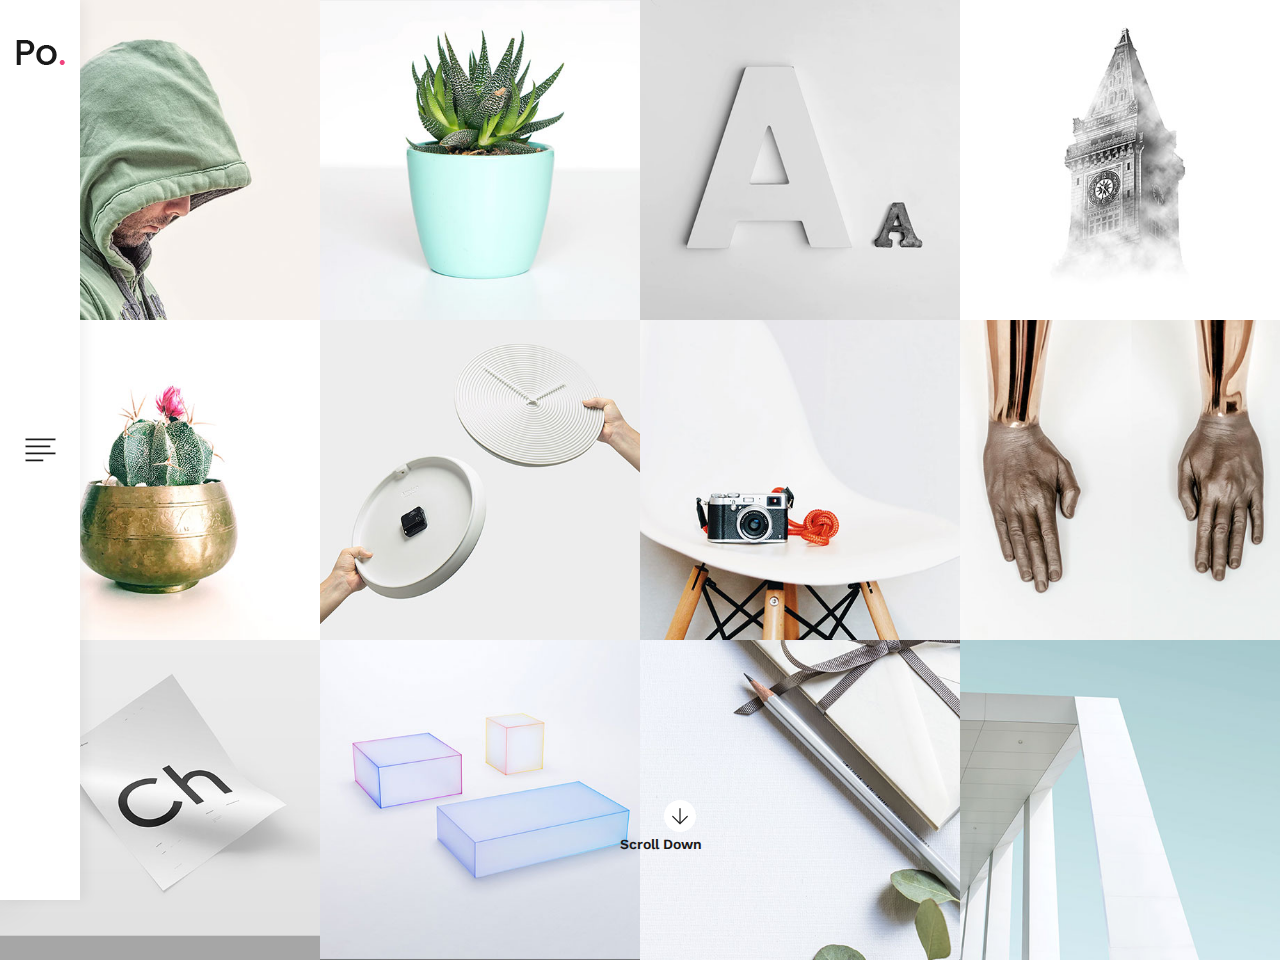
==== index.html @ 7e74df30 "archivos iniciales" ====
<!DOCTYPE html>
<html lang="en">
<head>
    <title>Hello World</title>

    <!-- Required meta tags -->
    <meta charset="utf-8">
    <meta name="viewport" content="width=device-width, initial-scale=1, shrink-to-fit=no">

    <!-- Bootstrap CSS -->
    <link rel="stylesheet" href="css/bootstrap.min.css">

    <!-- FontAwesome CSS -->
    <link rel="stylesheet" href="css/font-awesome.min.css">

    <!-- Styles -->
    <link rel="stylesheet" href="style.css">
</head>
<body>
<header class="site-header">
    <div class="site-branding">
        <h1 class="site-title"><a href="index.html" rel="home"><img src="images/logo.png" alt="Logo"></a></h1>
    </div><!-- .site-branding -->

    <div class="hamburger-menu">
        <div class="menu-icon">
            <img src="images/menu-icon.png" alt="menu icon">
        </div><!-- .menu-icon -->

        <div class="menu-close-icon">
            <img src="images/x.png" alt="menu close icon">
        </div><!-- .menu-close-icon -->
    </div><!-- .hamburger-menu -->
</header><!-- .site-header -->

<nav class="site-navigation flex flex-column justify-content-between">
    <div class="site-branding d-none d-lg-block ">
        <h1 class="site-title"><a href="index.html" rel="home"><img src="images/logo2.png" alt="Logo"></a></h1>
    </div><!-- .site-branding -->

    <ul class="main-menu flex flex-column justify-content-center">
        <li class="current-menu-item"><a href="index.html">Home</a></li>
        <li><a href="portfolio.html">Portfolio</a></li>
        <li><a href="blog.html">Blog</a></li>
        <li><a href="#">About</a></li>
        <li><a href="#">Contact</a></li>
    </ul>

    <p><!-- Link back to Colorlib can't be removed. Template is licensed under CC BY 3.0. -->
Copyright &copy;<script>document.write(new Date().getFullYear());</script> All rights reserved | This template is made with <i class="fa fa-heart-o" aria-hidden="true"></i> by <a href="https://colorlib.com" target="_blank">Colorlib</a>
<!-- Link back to Colorlib can't be removed. Template is licensed under CC BY 3.0. -->
</p>


    <div class="social-profiles">
        <ul class="flex justify-content-start justify-content-lg-center align-items-center">
            <li><a href="#"><i class="fa fa-facebook"></i></a></li>
            <li><a href="#"><i class="fa fa-instagram"></i></a></li>
            <li><a href="#"><i class="fa fa-twitter"></i></a></li>
            <li><a href="#"><i class="fa fa-pinterest"></i></a></li>
        </ul>
    </div><!-- .social-profiles -->
</nav><!-- .site-navigation -->

<div class="nav-bar-sep d-lg-none"></div>

<div class="outer-container home-page">
    <div class="container-fluid">
        <div class="row">
            <div class="col-12 col-md-6 col-lg-3 no-padding">
                <div class="portfolio-content">
                    <figure>
                        <img src="images/1.jpg" alt="">
                    </figure>

                    <div class="entry-content flex flex-column align-items-center justify-content-center">
                        <h3><a href="#">Flower Skin</a></h3>

                        <ul class="flex flex-wrap justify-content-center">
                            <li><a href="#">Portfolio,</a></li>
                            <li><a href="#">Tree</a></li>
                        </ul>
                    </div><!-- .entry-content -->
                </div><!-- .portfolio-content -->
            </div><!-- .col -->

            <div class="col-12 col-md-6 col-lg-3 no-padding">
                <div class="portfolio-content">
                    <figure>
                        <img src="images/2.jpg" alt="">
                    </figure>

                    <div class="entry-content flex flex-column align-items-center justify-content-center">
                        <h3><a href="#">Flower Skin</a></h3>

                        <ul class="flex flex-wrap justify-content-center">
                            <li><a href="#">Portfolio,</a></li>
                            <li><a href="#">Tree</a></li>
                        </ul>
                    </div><!-- .entry-content -->
                </div><!-- .portfolio-content -->
            </div><!-- .col -->

            <div class="col-12 col-md-6 col-lg-3 no-padding">
                <div class="portfolio-content">
                    <figure>
                        <img src="images/3.jpg" alt="">
                    </figure>

                    <div class="entry-content flex flex-column align-items-center justify-content-center">
                        <h3><a href="#">Flower Skin</a></h3>

                        <ul class="flex flex-wrap justify-content-center">
                            <li><a href="#">Portfolio,</a></li>
                            <li><a href="#">Tree</a></li>
                        </ul>
                    </div><!-- .entry-content -->
                </div><!-- .portfolio-content -->
            </div><!-- .col -->

            <div class="col-12 col-md-6 col-lg-3 no-padding">
                <div class="portfolio-content">
                    <figure>
                        <img src="images/4.jpg" alt="">
                    </figure>

                    <div class="entry-content flex flex-column align-items-center justify-content-center">
                        <h3><a href="#">Flower Skin</a></h3>

                        <ul class="flex flex-wrap justify-content-center">
                            <li><a href="#">Portfolio,</a></li>
                            <li><a href="#">Tree</a></li>
                        </ul>
                    </div><!-- .entry-content -->
                </div><!-- .portfolio-content -->
            </div><!-- .col -->

            <div class="col-12 col-md-6 col-lg-3 no-padding">
                <div class="portfolio-content">
                    <figure>
                        <img src="images/5.jpg" alt="">
                    </figure>

                    <div class="entry-content flex flex-column align-items-center justify-content-center">
                        <h3><a href="#">Flower Skin</a></h3>

                        <ul class="flex flex-wrap justify-content-center">
                            <li><a href="#">Portfolio,</a></li>
                            <li><a href="#">Tree</a></li>
                        </ul>
                    </div><!-- .entry-content -->
                </div><!-- .portfolio-content -->
            </div><!-- .col -->

            <div class="col-12 col-md-6 col-lg-3 no-padding">
                <div class="portfolio-content">
                    <figure>
                        <img src="images/6.jpg" alt="">
                    </figure>

                    <div class="entry-content flex flex-column align-items-center justify-content-center">
                        <h3><a href="#">Flower Skin</a></h3>

                        <ul class="flex flex-wrap justify-content-center">
                            <li><a href="#">Portfolio,</a></li>
                            <li><a href="#">Tree</a></li>
                        </ul>
                    </div><!-- .entry-content -->
                </div><!-- .portfolio-content -->
            </div><!-- .col -->

            <div class="col-12 col-md-6 col-lg-3 no-padding">
                <div class="portfolio-content">
                    <figure>
                        <img src="images/7.jpg" alt="">
                    </figure>

                    <div class="entry-content flex flex-column align-items-center justify-content-center">
                        <h3><a href="#">Flower Skin</a></h3>

                        <ul class="flex flex-wrap justify-content-center">
                            <li><a href="#">Portfolio,</a></li>
                            <li><a href="#">Tree</a></li>
                        </ul>
                    </div><!-- .entry-content -->
                </div><!-- .portfolio-content -->
            </div><!-- .col -->

            <div class="col-12 col-md-6 col-lg-3 no-padding">
                <div class="portfolio-content">
                    <figure>
                        <img src="images/8.jpg" alt="">
                    </figure>

                    <div class="entry-content flex flex-column align-items-center justify-content-center">
                        <h3><a href="#">Flower Skin</a></h3>

                        <ul class="flex flex-wrap justify-content-center">
                            <li><a href="#">Portfolio,</a></li>
                            <li><a href="#">Tree</a></li>
                        </ul>
                    </div><!-- .entry-content -->
                </div><!-- .portfolio-content -->
            </div><!-- .col -->

            <div class="col-12 col-md-6 col-lg-3 no-padding">
                <div class="portfolio-content">
                    <figure>
                        <img src="images/9.jpg" alt="">
                    </figure>

                    <div class="entry-content flex flex-column align-items-center justify-content-center">
                        <h3><a href="#">Flower Skin</a></h3>

                        <ul class="flex flex-wrap justify-content-center">
                            <li><a href="#">Portfolio,</a></li>
                            <li><a href="#">Tree</a></li>
                        </ul>
                    </div><!-- .entry-content -->
                </div><!-- .portfolio-content -->
            </div><!-- .col -->

            <div class="col-12 col-md-6 col-lg-3 no-padding">
                <div class="portfolio-content">
                    <figure>
                        <img src="images/10.jpg" alt="">
                    </figure>

                    <div class="entry-content flex flex-column align-items-center justify-content-center">
                        <h3><a href="#">Flower Skin</a></h3>

                        <ul class="flex flex-wrap justify-content-center">
                            <li><a href="#">Portfolio,</a></li>
                            <li><a href="#">Tree</a></li>
                        </ul>
                    </div><!-- .entry-content -->
                </div><!-- .portfolio-content -->
            </div><!-- .col -->

            <div class="col-12 col-md-6 col-lg-3 no-padding">
                <div class="portfolio-content">
                    <figure>
                        <img src="images/11.jpg" alt="">
                    </figure>

                    <div class="entry-content flex flex-column align-items-center justify-content-center">
                        <h3><a href="#">Flower Skin</a></h3>

                        <ul class="flex flex-wrap justify-content-center">
                            <li><a href="#">Portfolio,</a></li>
                            <li><a href="#">Tree</a></li>
                        </ul>
                    </div><!-- .entry-content -->
                </div><!-- .portfolio-content -->
            </div><!-- .col -->

            <div class="col-12 col-md-6 col-lg-3 no-padding">
                <div class="portfolio-content">
                    <figure>
                        <img src="images/12.jpg" alt="">
                    </figure>

                    <div class="entry-content flex flex-column align-items-center justify-content-center">
                        <h3><a href="#">Flower Skin</a></h3>

                        <ul class="flex flex-wrap justify-content-center">
                            <li><a href="#">Portfolio,</a></li>
                            <li><a href="#">Tree</a></li>
                        </ul>
                    </div><!-- .entry-content -->
                </div><!-- .portfolio-content -->
            </div><!-- .col -->
        </div><!-- .row -->
    </div><!-- .container-fluid -->
</div><!-- .outer-container -->

<div class="scroll-down flex flex-column justify-content-center align-items-center d-none d-lg-block">
    <span class="arrow-down flex justify-content-center align-items-center"><img src="images/arrow-down.png" alt="arrow"></span>
    <span class="scroll-text">Scroll Down</span>
</div><!-- .scroll-down -->

<script type='text/javascript' src='js/jquery.js'></script>
<script type='text/javascript' src='js/custom.js'></script>

</body>
</html>
---- style.css ----
@import url('https://fonts.googleapis.com/css?family=Poppins:300,400,500,600,700|Work+Sans:300,400,500,600,700');

body {
    color: #191919;
    font-family: 'Work Sans', sans-serif;
}

img {
    vertical-align: baseline;
}

/*--------------------------------------------------------------
# Links
--------------------------------------------------------------*/
a {
    color: royalblue;
}

a:visited {
    color: purple;
}

a:hover, a:focus, a:active {
    color: midnightblue;
}

a:focus {
    outline: thin dotted;
}

a:hover, a:active {
    outline: 0;
    list-style: none;
}

/*--------------------------------------------------------------
# Helper Utilities
--------------------------------------------------------------*/
.flex {
    display: flex;
}

/*--------------------------------------------------------------
# Outer Container
--------------------------------------------------------------*/
@media screen and (min-width: 992px) {
    .outer-container {
        padding-left: 80px;
    }
}

@media screen and (min-width: 768px) {
    .no-padding {
        padding: 0;
    }
}

/*--------------------------------------------------------------
# Header
--------------------------------------------------------------*/
/*
# Site Branding
--------------------------------*/
.site-branding {
    transition: all .5s;
}

.site-title {
    margin: 0;
    text-align: center;
}

.site-navigation .site-title a {
    display: block;
}

/*
  Hamburger Menu
----------------------------------------*/
.hamburger-menu .menu-icon,
.hamburger-menu .menu-close-icon {
    width: 44px;
    height: 44px;
    text-align: center;
    cursor: pointer;
    transition: all 0.5s;
}

.hamburger-menu.close .menu-icon {
    visibility: hidden;
    opacity: 0;
}

.menu-close-icon {
    visibility: hidden;
    opacity: 0;
}

.hamburger-menu.close .menu-close-icon {
    visibility: visible;
    opacity: 1;
}

.hamburger-menu img {
    display: block;
    margin: 0 auto;
}

/*
# Site Navigation
--------------------------------*/
.site-navigation {
    transition: all .5s;
}

/*
# Main Menu
--------------------------------*/
.main-menu {
    padding: 15px 30px;
    margin: 0;
}

.main-menu li {
    display: block;
    padding: 12px 0;
    font-size: 30px;
    font-weight: 500;
    border-bottom: 1px solid #ebebeb;
}

.main-menu li:nth-last-of-type(1) {
    border-bottom: 0;
}

.main-menu li a {
    display: block;
    color: #a6a6a6;
    text-decoration: none;
    transition: all 0.35s;
}

.main-menu li a:hover,
.main-menu li.current-menu-item a {
    color: #f0437e;
}

/*
# Social Profiles
--------------------------------*/
.social-profiles ul {
    padding: 10px 0 34px 0;
    margin: 0;
}

.social-profiles ul li {
    display: block;
    padding: 0 18px;
    font-size: 1.5rem;
}

.social-profiles ul li a {
    color: #191919;
    transition: all 0.35s;
}

.social-profiles ul li a:hover {
    color: #f0437e;
}

.nav-bar-sep {
    height: 78px;
}

@media screen and (max-width: 992px) {
    .site-header {
        position: fixed;
        top: 0;
        left: 0;
        z-index: 999;
        width: 100%;
        padding: 15px 30px;
        background: #fff;
        box-shadow: 0 12px 24px rgba(0,0,0,.09);
    }

    .site-header,
    .hamburger-menu {
        display: flex;
        justify-content: space-between;
        align-items: center;
    }

    .hamburger-menu {
        flex-flow: column;
    }

    .hamburger-menu .menu-icon, .hamburger-menu .menu-close-icon {
        position: absolute;
        top: 26px;
        right: 24px;
    }

    .main-menu li {
        position: relative;
    }

    .main-menu li::after {
        content: '';
        position: absolute;
        top: 11px;
        right: 0;
        font-family: 'FontAwesome', serif;
    }

    .main-menu li:hover::after,
    .main-menu li.current-menu-item::after {
        color: #f0437e;
    }

    .site-navigation {
        position: absolute;
        top: 78px;
        left: 0;
        z-index: 99;
        width: 100%;
        height: 500px;
        background: #fff;
        box-shadow: 0 12px 24px rgba(0,0,0,.09);
        visibility: hidden;
        opacity: 0;
        transition: all 0.35s;
    }

    .site-navigation.show {
        visibility: visible;
        opacity: 1;
    }

    .social-profiles ul {
        padding: 80px 15px 30px;
        margin: 0;
    }
}

@media screen and (min-width: 992px) {
    .site-header,
    .site-navigation {
        position: fixed;
        top: 0;
        left: 0;
        z-index: 999;
        width: 80px;
        height: 100vh;
        padding: 0 15px;
        box-shadow: 6px 0 12px rgba(0,0,0,.05);
    }

    .site-navigation {
        background: #f7f7f7;
    }

    .site-navigation.show {
        left: 80px;
    }

    .site-header {
        background: #fff;
    }

    .site-header.no-shadow {
        box-shadow: none;
    }

    .site-header .site-branding.hide {
        visibility: hidden;
        opacity: 0;
    }

    .site-title {
        padding: 28px 0 10px 0;
    }

    .hamburger-menu .menu-icon,
    .hamburger-menu .menu-close-icon {
        position: absolute;
        top: calc(50vh - 22px);
        left: 15px;
        width: calc(100% - 30px);
        padding: 10px 0;
    }

    .site-navigation {
        left: -250px;
        z-index: 99;
        width: 250px;
        padding: 0;
        box-shadow: 16px 0 42px rgba(0,0,0,.09);
    }

    .main-menu {
        height: calc(100vh - 160px);
        padding: 0;
    }

    .main-menu li {
        border-bottom: 0;
        text-align: center;
    }

    .social-profiles ul li {
        font-size: 1.125rem;
    }
}

/*--------------------------------------------------------------
# Scroll Down
--------------------------------------------------------------*/
.scroll-down {
    position: absolute;
    bottom: 0;
    left: 50%;
    z-index: 99;
    width: 120px;
    height: 100px;
    margin-left: -20px;
    cursor: pointer;
}

.arrow-down {
    width: 32px;
    height: 32px;
    margin: 0 auto;
    border-radius: 50%;
    background: #fff;
}

.scroll-text {
    margin-top: 5px;
    margin-bottom: 15px;
    font-size: 14px;
    font-weight: 600;
}

/*--------------------------------------------------------------
# Portfolio
--------------------------------------------------------------*/
.portfolio-page .scroll-down {
    margin-left: -60px;
}

.portfolio-content {
    position: relative;
    margin-bottom: 30px;
}

.home-page {
    padding-top: 15px;
}

.home-page .portfolio-content {
    margin-bottom: 15px;
}

.portfolio-content figure {
    margin: 0;
}

.portfolio-content figure img {
    display: block;
    width: 100%;
    height: auto;
    min-height: 100%;
}

.portfolio-content .entry-content {
    position: absolute;
    top: 0;
    left: 0;
    width: 100%;
    height: 100%;
    background: rgba(255,255,255,.9);
    font-family: 'Poppins', sans-serif;
    text-align: center;
    visibility: hidden;
    opacity: 0;
    transition: all 0.35s;
}

.portfolio-content:hover .entry-content {
    visibility: visible;
    opacity: 1;
}

.portfolio-content h3 {
    margin-bottom: 0;
    font-family: 'Poppins', sans-serif;
    font-size: 1.5rem;
    font-weight: 500;
}

.home-page .portfolio-content h3 {
    font-size: 2.25rem;
}

.portfolio-content h3 a {
    color: #191919;
    text-decoration: none;
}

.portfolio-content ul {
    padding: 0;
    margin: 10px 0 0;
    list-style: none;
}

.portfolio-content li {
    margin: 0 3px;
}

.portfolio-content li a {
    font-size: 0.875rem;
    color: #a6a6a6;
}

@media screen and (min-width: 768px) {
    .home-page {
        padding: 0;
    }

    .home-page .portfolio-content {
        margin-bottom: 0;
    }
}

/*--------------------------------------------------------------
# Breadcrumbs
--------------------------------------------------------------*/
.breadcrumbs {
    padding: 48px 0;
    margin: 0;
    color: #a6a6a6;
    list-style: none;
    font-family: 'Poppins', sans-serif;
}

.breadcrumbs li {
    position: relative;
    color: #a6a6a6;
    padding: 0 12px;
}

.breadcrumbs li:nth-of-type(1) {
    padding-left: 0;
}

.breadcrumbs li::after {
    content: '/';
    position: absolute;
    top: 0;
    right: -6px;
    width: 10px;
}


.breadcrumbs li:nth-last-of-type(1)::after {
    display: none;
}

.breadcrumbs li a {
    color: #191919;
    text-decoration: none;
}

/*--------------------------------------------------------------
# Single Portfolio
--------------------------------------------------------------*/
.single-portfolio {
    padding-top: 15px;
    padding-bottom: 70px;
}

.single-portfolio figure img {
    max-width: 100%;
}

.single-portfolio .content-area h1 {
    margin-top: 20px;
    font-size: 2.25rem;
    font-family: 'Poppins', sans-serif;
}

.single-portfolio .content-area .entry-content {
    margin-top: 20px;
    font-family: 'Poppins', sans-serif;
    line-height: 1.6;
    color: #595959;
}

/*
# Post Share
--------------------------------*/
.single-portfolio .post-share {
    margin-top: 32px;
}

.single-portfolio .post-share label {
    margin-right: 32px;
    text-transform: capitalize;
    font-family: 'Poppins', sans-serif;
}

.single-portfolio .post-share ul {
    padding: 0;
    margin: 0;
    list-style: none;
}

.single-portfolio .post-share ul li {
    width: 48px;
    height: 48px;
    margin-right: 10px;
    margin-bottom: 10px;
    border-radius: 50%;
    font-size: 18px;
    line-height: 1;
    color: #fff;
}

.single-portfolio .post-share ul li a {
    display: flex;
    justify-content: center;
    align-items: center;
    width: 100%;
    height: 100%;
    color: #fff;
    text-decoration: none;
}

.single-portfolio .post-share ul li.fb {
    background: #4b6cd0;
}

.single-portfolio .post-share ul li.gp {
    background: #f03b3b;
}

.single-portfolio .post-share ul li.in {
    background: #bb8950;
}

.single-portfolio .post-share ul li.tw {
    background: #49a7f3;
}

/*
# Post Sidebar
--------------------------------*/
.single-portfolio .entry-meta {
    margin-top: 24px;
    font-family: 'Poppins', sans-serif;
}

.single-portfolio .entry-meta label {
    display: block;
    line-height: 1.3;
    text-transform: uppercase;
}

.single-portfolio .date-format,
.single-portfolio .post-category,
.single-portfolio .posted-tags {
    display: block;
    margin-bottom: 26px;
}

.single-portfolio .posted-tags span,
.single-portfolio .entry-meta a {
    color: #bfbfbf;
}

/*
# Post Nav
--------------------------------*/
.post-nav {
    margin: 36px 0 0;
}

.post-nav ul {
    padding: 0;
    margin: 0;
    list-style: none;
}

@media screen and (min-width: 576px) {
    .single-portfolio {
        padding-top: 45px;
    }
}

@media screen and (min-width: 992px) {
    .single-portfolio {
        padding-top: 90px;
    }
}

@media screen and (min-width: 1200px) {
    .single-portfolio {
        padding-top: 115px;
    }
}

/*--------------------------------------------------------------
# Blog
--------------------------------------------------------------*/
.blog-page {
    padding-top: 15px;
    font-family: 'Poppins', sans-serif;
}

.blog-page .blog-content figure,
.blog-page .blog-content .entry-content {
    width: 50%;
}

.blog-page .blog-content figure {
    margin: 0;
    overflow: hidden;
}

.blog-page .blog-content figure img {
    display: block;
    width: 100%;
    height: auto;
}

.blog-page .blog-content .entry-content {
    padding: 25px;
}

.blog-page .blog-content {
    transition: all .35s;
}

.blog-page .blog-content:hover {
    background: #f0437e;
}

.blog-page .blog-content header {
    width: 100%;
}

.blog-page .blog-content .entry-content h3 {
    position: relative;
}

.blog-page .blog-content .entry-content h3::before {
    content: '';
    position: absolute;
    top: 7px;
    left: -35px ;
    z-index: 99;
    width: 20px;
    height: 20px;
    transform: rotate(45deg);
    background: #fff;
}

.blog-page .blog-content .entry-content h3 a {
    color: #191919;
    font-size: 1.125rem;
    font-weight: 500;
}

.blog-page .blog-content .posted-by {
    margin-top: 10px;
    color: #595959;
    font-size: 0.875rem;
}

.blog-page .blog-content .posted-on {
    position: relative;
    margin-right: 20px;
    color: #bfbfbf;
    font-size: 0.875rem;
}

.blog-page .blog-content .posted-on::after {
    content: '/';
    position: absolute;
    top: 0;
    right: -14px;
}

.blog-page .blog-content footer ul {
    padding: 0;
    margin: 0;
    list-style: none;
}

.blog-page .blog-content footer li {
    padding: 0 3px;
    font-size: 0.875rem;
}

.blog-page .blog-content footer li a {
    color: #f0437e;
}

.blog-page .blog-content:hover .entry-content h3 a,
.blog-page .blog-content:hover .posted-by,
.blog-page .blog-content:hover .posted-on,
.blog-page .blog-content:hover footer li a {
    color: #fff;
}

@media screen and (max-width: 1200px) {
    .blog-page .col-12:nth-of-type(even) .blog-content {
        flex-flow: row-reverse !important;
    }

    .blog-page .col-12:nth-of-type(even) .blog-content .entry-content h3::before {
        right: -50px;
        left: auto;
    }
}

@media screen and (max-width: 768px) {
    .blog-page .col-12:nth-of-type(even) .blog-content .entry-content h3::before {
        right: -35px;
    }

    .blog-page .blog-content .entry-content h3 {
        line-height: 1;
    }
}

@media screen and (min-width: 576px) {
    .blog-page .blog-content .entry-content h3 a {
        font-size: 1.5rem;
    }
}

@media screen and (min-width: 768px) {
    .blog-page {
        padding-top: 0;
    }

    .blog-page .blog-content .entry-content {
        padding: 35px 40px;
    }

    .blog-page .blog-content .entry-content h3::before {
        left: -50px ;
    }
}

@media screen and (min-width: 1200px) {
    .blog-page .blog-content.flex-row-reverse .entry-content h3::before {
        right: -50px;
        left: auto;
    }
}

/*--------------------------------------------------------------
# Single Blog Page
--------------------------------------------------------------*/
.single-post,
.single-page {
    padding-bottom: 70px;
    font-family: 'Poppins', sans-serif;
}

/*
# Featured Image
--------------------------------*/
.single-post .featured-img figure,
.single-page .featured-img figure {
    margin: 0;
}

.single-post .featured-img figure img,
.single-page .featured-img figure img {
    width: 100%;
}

/*
# Content Area
--------------------------------*/
.single-post .content-area,
.single-page .content-area {
    margin-top: 50px;
}

.single-post .entry-header .post-meta,
.single-page .entry-header .post-meta {
    text-transform: uppercase;
    font-size: 0.6875rem;
}

.single-post .entry-header .post-meta a,
.single-page .entry-header .post-meta a {
    display: inline-block;
    margin-right: 6px;
    color: #f0437e;
}

.single-post .content-area h1,
.single-page .content-area h1 {
    margin-top: 10px;
    font-size: 2.25rem;
    font-weight: 400;
}

.single-post .entry-header .byline,
.single-page .entry-header .byline {
    display: block;
    margin-top: 14px;
    margin-bottom: 24px;
    font-size: 0.875rem;
    color: #bfbfbf;
}

.single-post .entry-header .byline .author a,
.single-page .entry-header .byline .author a {
    color: #191919;
}

.single-post .content-area .entry-content p,
.single-page .content-area .entry-content p {
    margin-bottom: 0.75rem;
    color: #595959;
}

/*
# Comments
--------------------------------*/
.post-comments {
    margin-top: 40px;
    padding-top: 52px;
    padding-bottom: 40px;
    border-top: 1px solid #ebebeb;
    border-bottom: 1px solid #ebebeb;
}

.comments-title,
.comment-reply-title {
    margin-bottom: 0;
    font-size: 1.5rem;
    font-weight: 400;
}

.post-comments .comment-list {
    padding: 0;
    margin: 0;
    list-style: none
}

.post-comments .comment-author-avatar {
    float: left;
    width: 70px;
    height: 70px;
    margin-top: 48px;
    margin-right: 22px;
    margin-bottom: 0;
    border-radius: 50%;
    overflow: hidden;
}

.post-comments .comment-author-avatar img {
    width: 100%;
    height: auto;
}

.post-comments .comment-wrap {
    float: right;
    width: calc(100% - 92px);
    margin-top: 44px;
}

.post-comments .comment-author .fn a {
    font-size: 1.125rem;
    color: #191919;
}

.post-comments .comment-author .comment-meta a {
    font-size: 0.875rem;
    color: #b7b7b7;
}

.post-comments p {
    margin-top: 5px;
    color: #595959;
}

.post-comments .reply {
    margin-top: 24px;
}

.post-comments .reply a {
    display: inline-block;
    padding: 8px 15px;
    margin-right: 10px;
    border: 1px solid #d2d2d4;
    border-radius: 2px;
    font-size: 0.75rem;
    font-weight: 600;
    line-height: 1;
    color: #404040;
    text-transform: uppercase;
    text-decoration: none;
    letter-spacing: 1px;
    transition: all 0.35s;
}

.post-comments .reply a:hover {
    border-color: transparent;
    color: #fff;
    background: #f0437e;
}

.comment-list ol.children {
    padding: 0;
    margin-left: 92px;
    list-style: none;
}

.post-comments ol.children .comment-author-avatar {
    margin-top: 40px;
    margin-right: 22px;
}

.post-comments ol.children .comment-wrap {
    margin-top: 36px;
    width: calc(100% - 92px);
}

/*
# Comment Form
--------------------------------*/
.comments-form {
    margin-top: 52px;
}

.comment-reply-title {
    margin-bottom: 16px;
}

.comment-form input[type="text"],
.comment-form input[type="email"],
.comment-form input[type="url"],
.comment-form textarea {
    width: 100%;
    padding: 12px 24px;
    margin-top: 20px;
    border: 1px solid #e5e5e5;
    line-height: 1;
    color: #a6a6a6;
    outline: none;
}

.comment-form textarea {
    line-height: 1.4;
}

.comment-form input[type="text"]:focus,
.comment-form input[type="email"]:focus,
.comment-form input[type="url"]:focus,
.comment-form textarea:focus {
    border-color: #232d37;
}

.comment-form input[type="submit"] {
    padding: 18px 30px;
    margin-top: 32px;
    margin-bottom: 10px;
    border: 0;
    border-radius: 2px;
    font-size: 0.875rem;
    font-weight: 600;
    line-height: 1;
    color: #fff;
    text-transform: uppercase;
    text-decoration: none;
    letter-spacing: 0.15rem;
    outline: none;
    cursor: pointer;
    background: #f0437e;
}

/*
# Post Sidebar
--------------------------------*/
.single-post .entry-meta {
    margin-top: 50px;
}

.single-post .entry-meta label {
    display: block;
    line-height: 1.3;
    text-transform: uppercase;
}

.single-post .date-format,
.single-post .post-category,
.single-post .posted-tags {
    display: block;
    margin-bottom: 26px;
}

.single-post .posted-tags span,
.single-post .entry-meta a {
    color: #bfbfbf;
}

.single-post .post-share label {
    text-transform: capitalize;
}

.single-post .post-share ul {
    display: flex;
    flex-wrap: wrap;
    padding: 0;
    margin: 18px 0 0;
    list-style: none;
}

.single-post .post-share ul li {
    width: 48px;
    height: 48px;
    margin-right: 10px;
    margin-bottom: 10px;
    border-radius: 50%;
    font-size: 18px;
    line-height: 1;
    color: #fff;
}

.single-post .post-share ul li a {
    display: flex;
    justify-content: center;
    align-items: center;
    width: 100%;
    height: 100%;
    color: #fff;
    text-decoration: none;
}

.single-post .post-share ul li.fb {
    background: #4b6cd0;
}

.single-post .post-share ul li.gp {
    background: #f03b3b;
}

.single-post .post-share ul li.in {
    background: #bb8950;
}

.single-post .post-share ul li.tw {
    background: #49a7f3;
}

@media screen and (min-width: 768px) {
    .post-comments .comment-author-avatar {
        margin-right: 50px;
    }

    .post-comments .comment-wrap {
        width: calc(100% - 120px);
    }

    .comment-list ol.children {
        margin-left: 120px;
    }
}

/*--------------------------------------------------------------
# Single Page
--------------------------------------------------------------*/
.single-page .content-area .entry-content {
    border-bottom: 0;
    padding-bottom: 12px;
}

.single-page .entry-header .byline .date-format a {
    color: #bfbfbf;
}
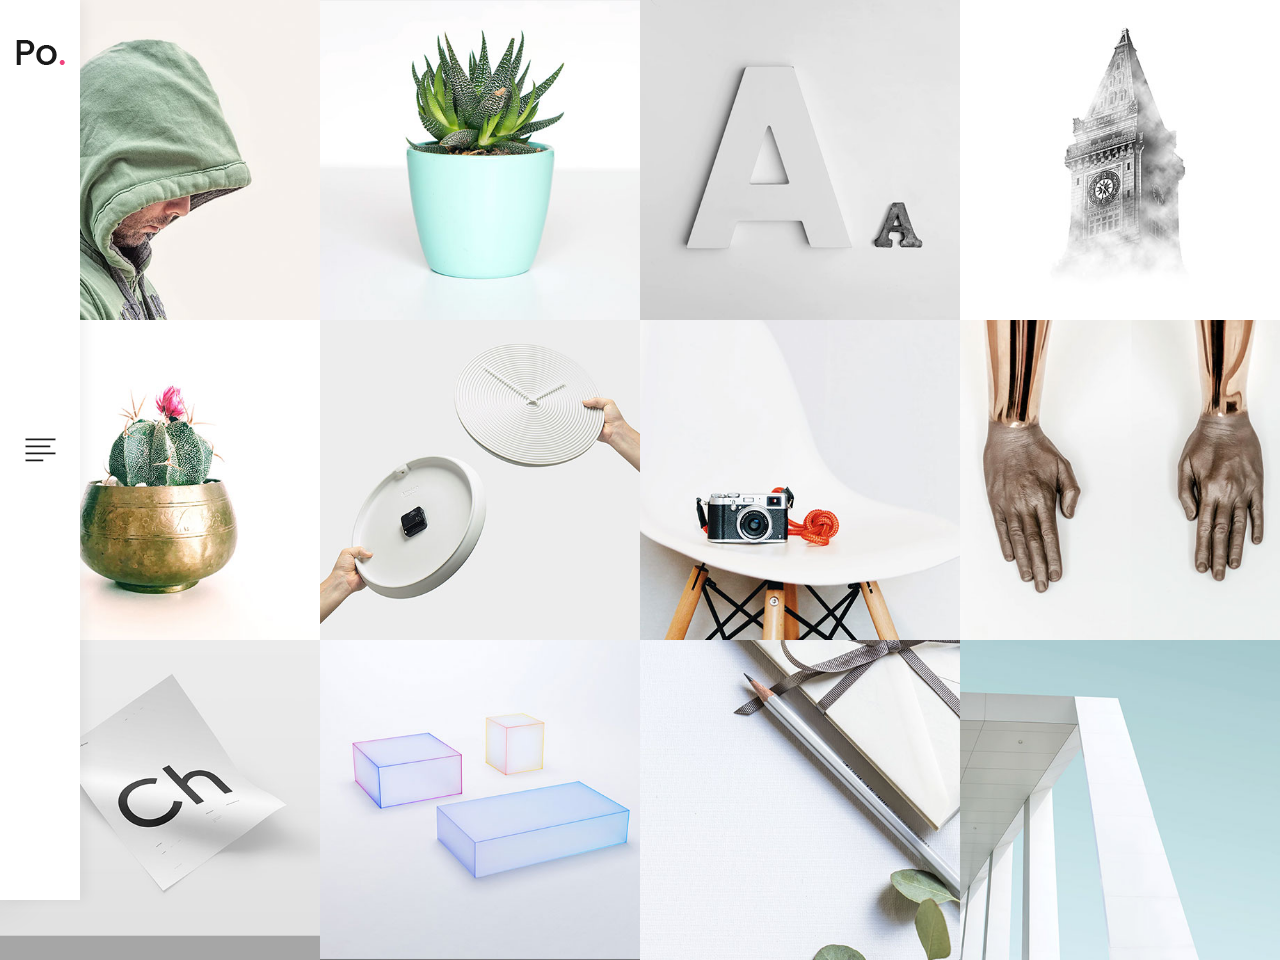
==== commit a4a3715d: "cambios de palabras y se agrega about" ====
--- a/index.html
+++ b/index.html
@@ -1,7 +1,7 @@
 <!DOCTYPE html>
 <html lang="en">
 <head>
-    <title>Hello World</title>
+    <title>Judy & Me</title>
 
     <!-- Required meta tags -->
     <meta charset="utf-8">
@@ -40,24 +40,22 @@
 
     <ul class="main-menu flex flex-column justify-content-center">
         <li class="current-menu-item"><a href="index.html">Home</a></li>
-        <li><a href="portfolio.html">Portfolio</a></li>
-        <li><a href="blog.html">Blog</a></li>
-        <li><a href="#">About</a></li>
+        <li><a href="portfolio.html">Pics</a></li>
+        <li><a href="blog.html">Wedding Plans</a></li>
+        <li><a href="about.html">About</a></li>
         <li><a href="#">Contact</a></li>
     </ul>
 
-    <p><!-- Link back to Colorlib can't be removed. Template is licensed under CC BY 3.0. -->
-Copyright &copy;<script>document.write(new Date().getFullYear());</script> All rights reserved | This template is made with <i class="fa fa-heart-o" aria-hidden="true"></i> by <a href="https://colorlib.com" target="_blank">Colorlib</a>
-<!-- Link back to Colorlib can't be removed. Template is licensed under CC BY 3.0. -->
-</p>
+    <p>
+Copyright &copy;<script>document.write(new Date().getFullYear());</script> | Hugo Vázquez
+    </p>
 
 
     <div class="social-profiles">
         <ul class="flex justify-content-start justify-content-lg-center align-items-center">
-            <li><a href="#"><i class="fa fa-facebook"></i></a></li>
-            <li><a href="#"><i class="fa fa-instagram"></i></a></li>
-            <li><a href="#"><i class="fa fa-twitter"></i></a></li>
-            <li><a href="#"><i class="fa fa-pinterest"></i></a></li>
+            <li><a href="https://www.facebook.com/hugovzz"><i class="fa fa-facebook"></i></a></li>
+            <li><a href="https://www.instagram.com/hugovzz11"><i class="fa fa-instagram"></i></a></li>
+            <li><a href="https://www.twitter.com/hughvzz"><i class="fa fa-twitter"></i></a></li>
         </ul>
     </div><!-- .social-profiles -->
 </nav><!-- .site-navigation -->
@@ -274,11 +272,6 @@
     </div><!-- .container-fluid -->
 </div><!-- .outer-container -->
 
-<div class="scroll-down flex flex-column justify-content-center align-items-center d-none d-lg-block">
-    <span class="arrow-down flex justify-content-center align-items-center"><img src="images/arrow-down.png" alt="arrow"></span>
-    <span class="scroll-text">Scroll Down</span>
-</div><!-- .scroll-down -->
-
 <script type='text/javascript' src='js/jquery.js'></script>
 <script type='text/javascript' src='js/custom.js'></script>
 
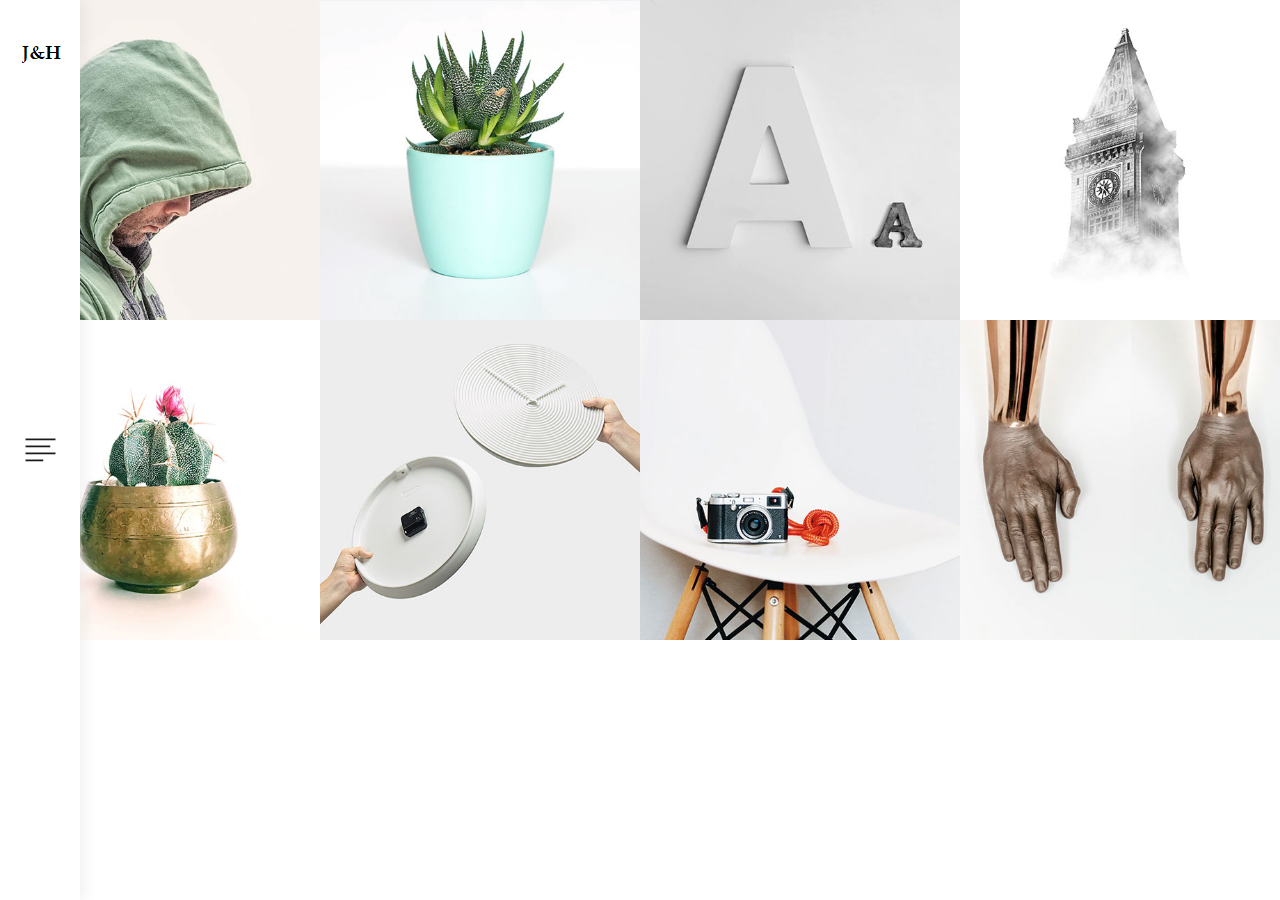
==== commit fb50a3c1: "se actualiza info en menú y contenido en countdown.html queda listo" ====
--- a/index.html
+++ b/index.html
@@ -1,7 +1,7 @@
 <!DOCTYPE html>
 <html lang="en">
 <head>
-    <title>Judy & Me</title>
+    <title>Judith & Hugo</title>
 
     <!-- Required meta tags -->
     <meta charset="utf-8">
@@ -42,12 +42,12 @@
         <li class="current-menu-item"><a href="index.html">Home</a></li>
         <li><a href="portfolio.html">Pics</a></li>
         <li><a href="blog.html">Wedding Plans</a></li>
+        <li><a href="countdowns.html">Countdown</a></li>
         <li><a href="about.html">About</a></li>
-        <li><a href="#">Contact</a></li>
     </ul>
 
     <p>
-Copyright &copy;<script>document.write(new Date().getFullYear());</script> | Hugo Vázquez
+   Hugo Vázquez &copy; <script>document.write(new Date().getFullYear());</script>
     </p>
 
 
@@ -201,73 +201,6 @@
                 </div><!-- .portfolio-content -->
             </div><!-- .col -->
 
-            <div class="col-12 col-md-6 col-lg-3 no-padding">
-                <div class="portfolio-content">
-                    <figure>
-                        <img src="images/9.jpg" alt="">
-                    </figure>
-
-                    <div class="entry-content flex flex-column align-items-center justify-content-center">
-                        <h3><a href="#">Flower Skin</a></h3>
-
-                        <ul class="flex flex-wrap justify-content-center">
-                            <li><a href="#">Portfolio,</a></li>
-                            <li><a href="#">Tree</a></li>
-                        </ul>
-                    </div><!-- .entry-content -->
-                </div><!-- .portfolio-content -->
-            </div><!-- .col -->
-
-            <div class="col-12 col-md-6 col-lg-3 no-padding">
-                <div class="portfolio-content">
-                    <figure>
-                        <img src="images/10.jpg" alt="">
-                    </figure>
-
-                    <div class="entry-content flex flex-column align-items-center justify-content-center">
-                        <h3><a href="#">Flower Skin</a></h3>
-
-                        <ul class="flex flex-wrap justify-content-center">
-                            <li><a href="#">Portfolio,</a></li>
-                            <li><a href="#">Tree</a></li>
-                        </ul>
-                    </div><!-- .entry-content -->
-                </div><!-- .portfolio-content -->
-            </div><!-- .col -->
-
-            <div class="col-12 col-md-6 col-lg-3 no-padding">
-                <div class="portfolio-content">
-                    <figure>
-                        <img src="images/11.jpg" alt="">
-                    </figure>
-
-                    <div class="entry-content flex flex-column align-items-center justify-content-center">
-                        <h3><a href="#">Flower Skin</a></h3>
-
-                        <ul class="flex flex-wrap justify-content-center">
-                            <li><a href="#">Portfolio,</a></li>
-                            <li><a href="#">Tree</a></li>
-                        </ul>
-                    </div><!-- .entry-content -->
-                </div><!-- .portfolio-content -->
-            </div><!-- .col -->
-
-            <div class="col-12 col-md-6 col-lg-3 no-padding">
-                <div class="portfolio-content">
-                    <figure>
-                        <img src="images/12.jpg" alt="">
-                    </figure>
-
-                    <div class="entry-content flex flex-column align-items-center justify-content-center">
-                        <h3><a href="#">Flower Skin</a></h3>
-
-                        <ul class="flex flex-wrap justify-content-center">
-                            <li><a href="#">Portfolio,</a></li>
-                            <li><a href="#">Tree</a></li>
-                        </ul>
-                    </div><!-- .entry-content -->
-                </div><!-- .portfolio-content -->
-            </div><!-- .col -->
         </div><!-- .row -->
     </div><!-- .container-fluid -->
 </div><!-- .outer-container -->
--- a/style.css
+++ b/style.css
@@ -225,7 +225,7 @@
         z-index: 99;
         width: 100%;
         height: 500px;
-        background: #fff;
+        background: #ffffff;
         box-shadow: 0 12px 24px rgba(0,0,0,.09);
         visibility: hidden;
         opacity: 0;
@@ -257,7 +257,7 @@
     }
 
     .site-navigation {
-        background: #f7f7f7;
+        background: #ffffff;
     }
 
     .site-navigation.show {
@@ -265,7 +265,7 @@
     }
 
     .site-header {
-        background: #fff;
+        background: #ffffff;
     }
 
     .site-header.no-shadow {
@@ -1087,3 +1087,18 @@
 .single-page .entry-header .byline .date-format a {
     color: #bfbfbf;
 }
+
+#headingc {
+    color: black;
+    padding: 20px;
+    padding-top: 110px;
+    text-align: center;
+    font-size: 80pt;
+    font-weight: bold;
+  }
+
+  #countdown {
+    color: black;
+    text-align: center;
+    font-size: 50px;
+  }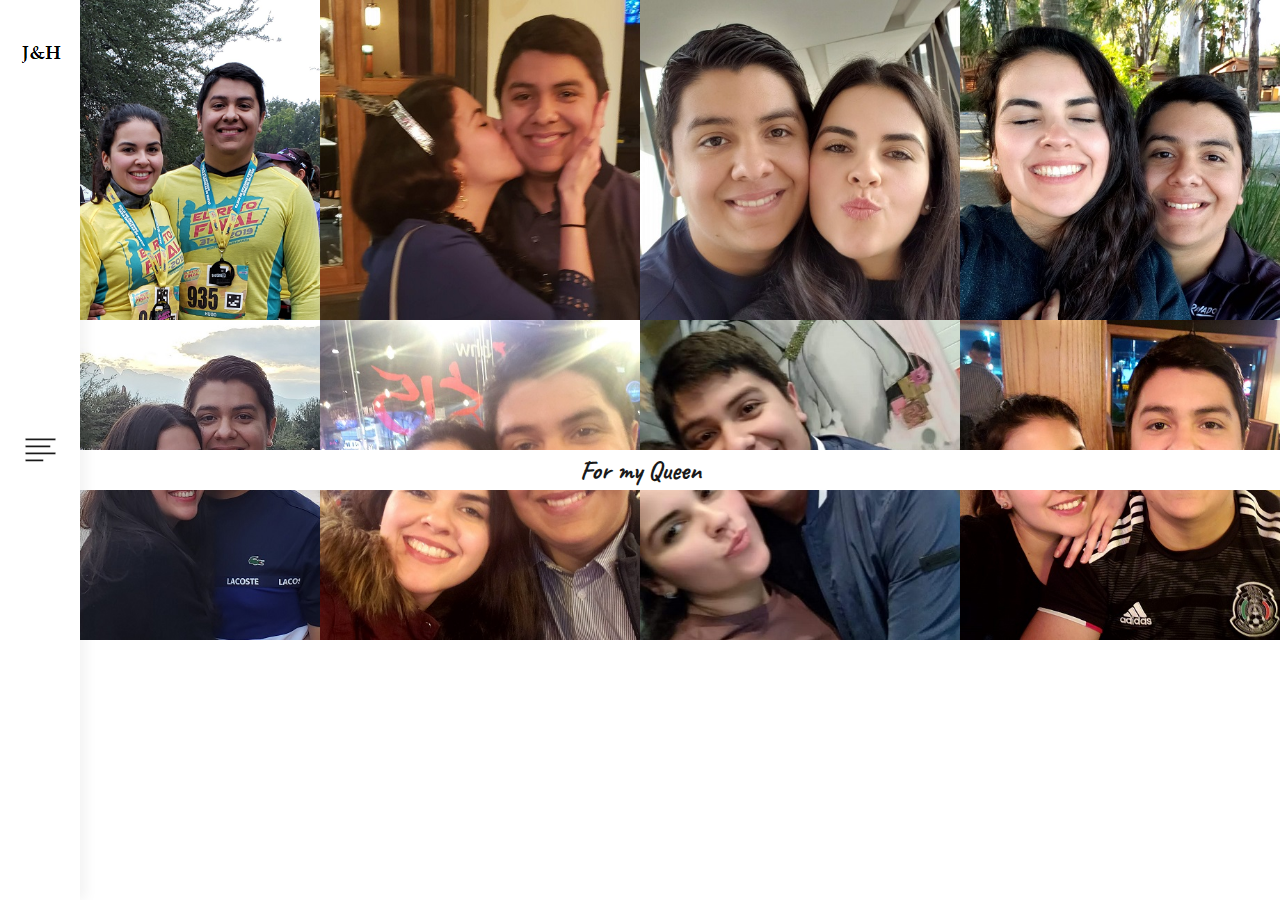
==== commit ca9d1fde: "se termina index.html con cambios en texto central de la página, además se agregan imágenes al repos" ====
--- a/index.html
+++ b/index.html
@@ -6,6 +6,9 @@
     <!-- Required meta tags -->
     <meta charset="utf-8">
     <meta name="viewport" content="width=device-width, initial-scale=1, shrink-to-fit=no">
+
+    <!-- Google Font -->
+    <link href="https://fonts.googleapis.com/css?family=Caveat&display=swap" rel="stylesheet">
 
     <!-- Bootstrap CSS -->
     <link rel="stylesheet" href="css/bootstrap.min.css">
@@ -46,39 +49,23 @@
         <li><a href="about.html">About</a></li>
     </ul>
 
-    <p>
+    <p id="copyright">
    Hugo Vázquez &copy; <script>document.write(new Date().getFullYear());</script>
     </p>
 
-
-    <div class="social-profiles">
-        <ul class="flex justify-content-start justify-content-lg-center align-items-center">
-            <li><a href="https://www.facebook.com/hugovzz"><i class="fa fa-facebook"></i></a></li>
-            <li><a href="https://www.instagram.com/hugovzz11"><i class="fa fa-instagram"></i></a></li>
-            <li><a href="https://www.twitter.com/hughvzz"><i class="fa fa-twitter"></i></a></li>
-        </ul>
-    </div><!-- .social-profiles -->
 </nav><!-- .site-navigation -->
-
+<div>
+    <p id="label">For my Queen</p>
+</div>
 <div class="nav-bar-sep d-lg-none"></div>
-
 <div class="outer-container home-page">
     <div class="container-fluid">
         <div class="row">
             <div class="col-12 col-md-6 col-lg-3 no-padding">
                 <div class="portfolio-content">
                     <figure>
-                        <img src="images/1.jpg" alt="">
+                        <img src="images/1.png" alt="">
                     </figure>
-
-                    <div class="entry-content flex flex-column align-items-center justify-content-center">
-                        <h3><a href="#">Flower Skin</a></h3>
-
-                        <ul class="flex flex-wrap justify-content-center">
-                            <li><a href="#">Portfolio,</a></li>
-                            <li><a href="#">Tree</a></li>
-                        </ul>
-                    </div><!-- .entry-content -->
                 </div><!-- .portfolio-content -->
             </div><!-- .col -->
 
@@ -87,15 +74,6 @@
                     <figure>
                         <img src="images/2.jpg" alt="">
                     </figure>
-
-                    <div class="entry-content flex flex-column align-items-center justify-content-center">
-                        <h3><a href="#">Flower Skin</a></h3>
-
-                        <ul class="flex flex-wrap justify-content-center">
-                            <li><a href="#">Portfolio,</a></li>
-                            <li><a href="#">Tree</a></li>
-                        </ul>
-                    </div><!-- .entry-content -->
                 </div><!-- .portfolio-content -->
             </div><!-- .col -->
 
@@ -104,15 +82,6 @@
                     <figure>
                         <img src="images/3.jpg" alt="">
                     </figure>
-
-                    <div class="entry-content flex flex-column align-items-center justify-content-center">
-                        <h3><a href="#">Flower Skin</a></h3>
-
-                        <ul class="flex flex-wrap justify-content-center">
-                            <li><a href="#">Portfolio,</a></li>
-                            <li><a href="#">Tree</a></li>
-                        </ul>
-                    </div><!-- .entry-content -->
                 </div><!-- .portfolio-content -->
             </div><!-- .col -->
 
@@ -121,15 +90,6 @@
                     <figure>
                         <img src="images/4.jpg" alt="">
                     </figure>
-
-                    <div class="entry-content flex flex-column align-items-center justify-content-center">
-                        <h3><a href="#">Flower Skin</a></h3>
-
-                        <ul class="flex flex-wrap justify-content-center">
-                            <li><a href="#">Portfolio,</a></li>
-                            <li><a href="#">Tree</a></li>
-                        </ul>
-                    </div><!-- .entry-content -->
                 </div><!-- .portfolio-content -->
             </div><!-- .col -->
 
@@ -138,15 +98,6 @@
                     <figure>
                         <img src="images/5.jpg" alt="">
                     </figure>
-
-                    <div class="entry-content flex flex-column align-items-center justify-content-center">
-                        <h3><a href="#">Flower Skin</a></h3>
-
-                        <ul class="flex flex-wrap justify-content-center">
-                            <li><a href="#">Portfolio,</a></li>
-                            <li><a href="#">Tree</a></li>
-                        </ul>
-                    </div><!-- .entry-content -->
                 </div><!-- .portfolio-content -->
             </div><!-- .col -->
 
@@ -155,15 +106,6 @@
                     <figure>
                         <img src="images/6.jpg" alt="">
                     </figure>
-
-                    <div class="entry-content flex flex-column align-items-center justify-content-center">
-                        <h3><a href="#">Flower Skin</a></h3>
-
-                        <ul class="flex flex-wrap justify-content-center">
-                            <li><a href="#">Portfolio,</a></li>
-                            <li><a href="#">Tree</a></li>
-                        </ul>
-                    </div><!-- .entry-content -->
                 </div><!-- .portfolio-content -->
             </div><!-- .col -->
 
@@ -172,15 +114,6 @@
                     <figure>
                         <img src="images/7.jpg" alt="">
                     </figure>
-
-                    <div class="entry-content flex flex-column align-items-center justify-content-center">
-                        <h3><a href="#">Flower Skin</a></h3>
-
-                        <ul class="flex flex-wrap justify-content-center">
-                            <li><a href="#">Portfolio,</a></li>
-                            <li><a href="#">Tree</a></li>
-                        </ul>
-                    </div><!-- .entry-content -->
                 </div><!-- .portfolio-content -->
             </div><!-- .col -->
 
@@ -189,15 +122,6 @@
                     <figure>
                         <img src="images/8.jpg" alt="">
                     </figure>
-
-                    <div class="entry-content flex flex-column align-items-center justify-content-center">
-                        <h3><a href="#">Flower Skin</a></h3>
-
-                        <ul class="flex flex-wrap justify-content-center">
-                            <li><a href="#">Portfolio,</a></li>
-                            <li><a href="#">Tree</a></li>
-                        </ul>
-                    </div><!-- .entry-content -->
                 </div><!-- .portfolio-content -->
             </div><!-- .col -->
 
--- a/style.css
+++ b/style.css
@@ -1101,4 +1101,46 @@
     color: black;
     text-align: center;
     font-size: 50px;
-  }+  }
+
+  #about-img {
+    margin-left: -140px;
+    padding-top: 20px;
+    max-width: 90%;
+    max-height: 50%;
+    position: absolute;
+    left: 50%;
+  }
+
+  #wrapper-about-author {
+      position: relative;
+  }
+
+  .about-author {
+    text-align: center;
+    padding-top: 305px;
+    margin-left: 10%;
+    margin-right: 10%;
+    position: absolute;
+}
+
+  .about-social {
+    margin-left: auto;
+    margin-right: auto; 
+  }
+
+  #copyright {
+    text-align: center;
+}
+
+    #label {
+    position: absolute;
+    top: 50%;
+    z-index: 10;
+    width: 100%;
+    text-align: center;
+    background-color: white;
+    font-size: 20pt;
+    font-weight: bolder;
+    font-family: 'Caveat', cursive;
+}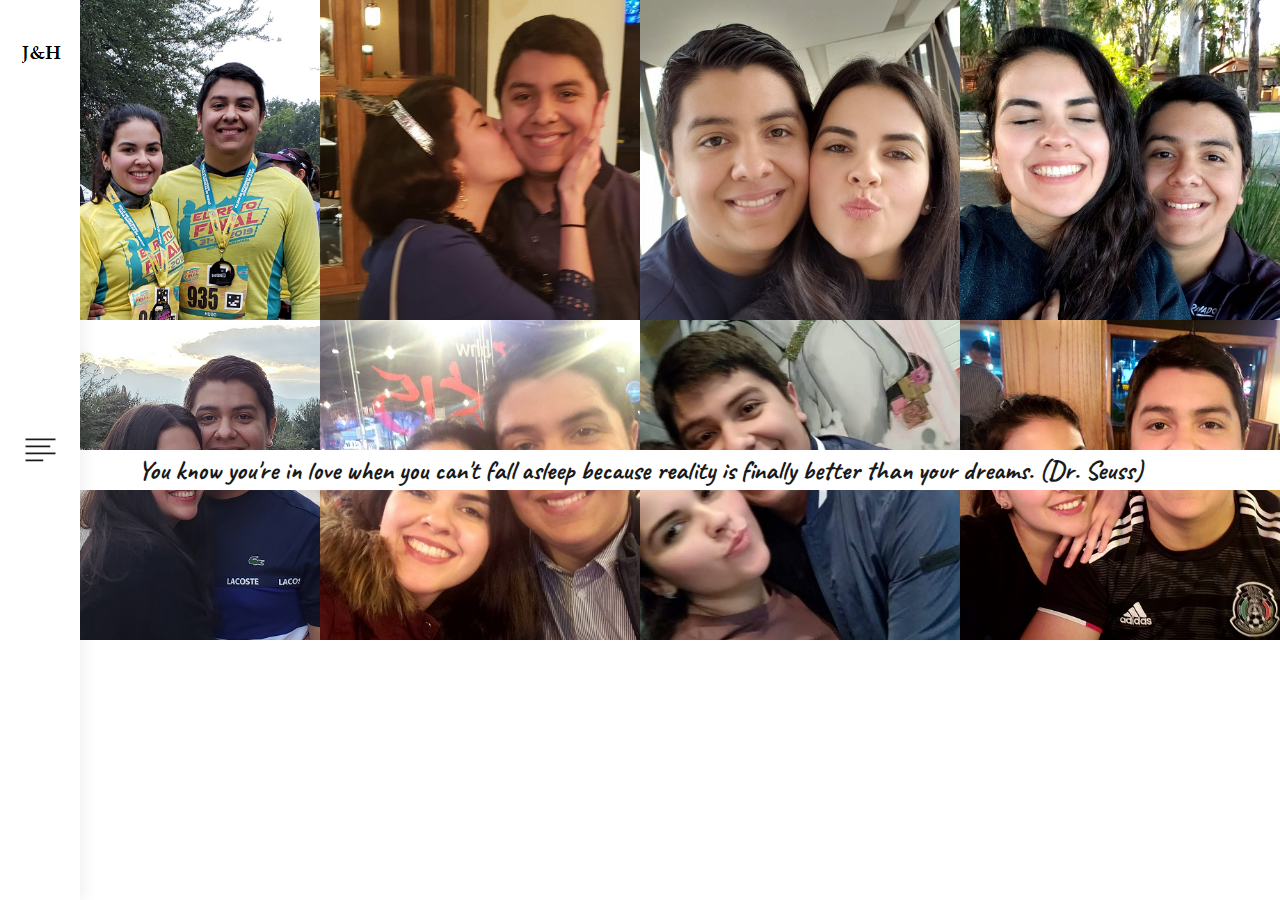
==== commit 32f1b02a: "se agregan imágenes para portafolio de fotos y una página adicional de autenticación" ====
--- a/index.html
+++ b/index.html
@@ -18,6 +18,14 @@
 
     <!-- Styles -->
     <link rel="stylesheet" href="style.css">
+
+    <!-- Favicon -->
+    <link rel="icon" type="image/png" href="favicon-32x32.png" sizes="32x32" />
+    <link rel="apple-touch-icon" sizes="180x180" href="apple-touch-icon.png">
+    <link rel="icon" type="image/png" sizes="32x32" href="favicon-32x32.png">
+    <link rel="icon" type="image/png" sizes="16x16" href="favicon-16x16.png">
+    <link rel="manifest" href="site.webmanifest">
+
 </head>
 <body>
 <header class="site-header">
@@ -55,7 +63,7 @@
 
 </nav><!-- .site-navigation -->
 <div>
-    <p id="label">For my Queen</p>
+    <p id="label">You know you're in love when you can't fall asleep because reality is finally better than your dreams. (Dr. Seuss)</p>
 </div>
 <div class="nav-bar-sep d-lg-none"></div>
 <div class="outer-container home-page">
